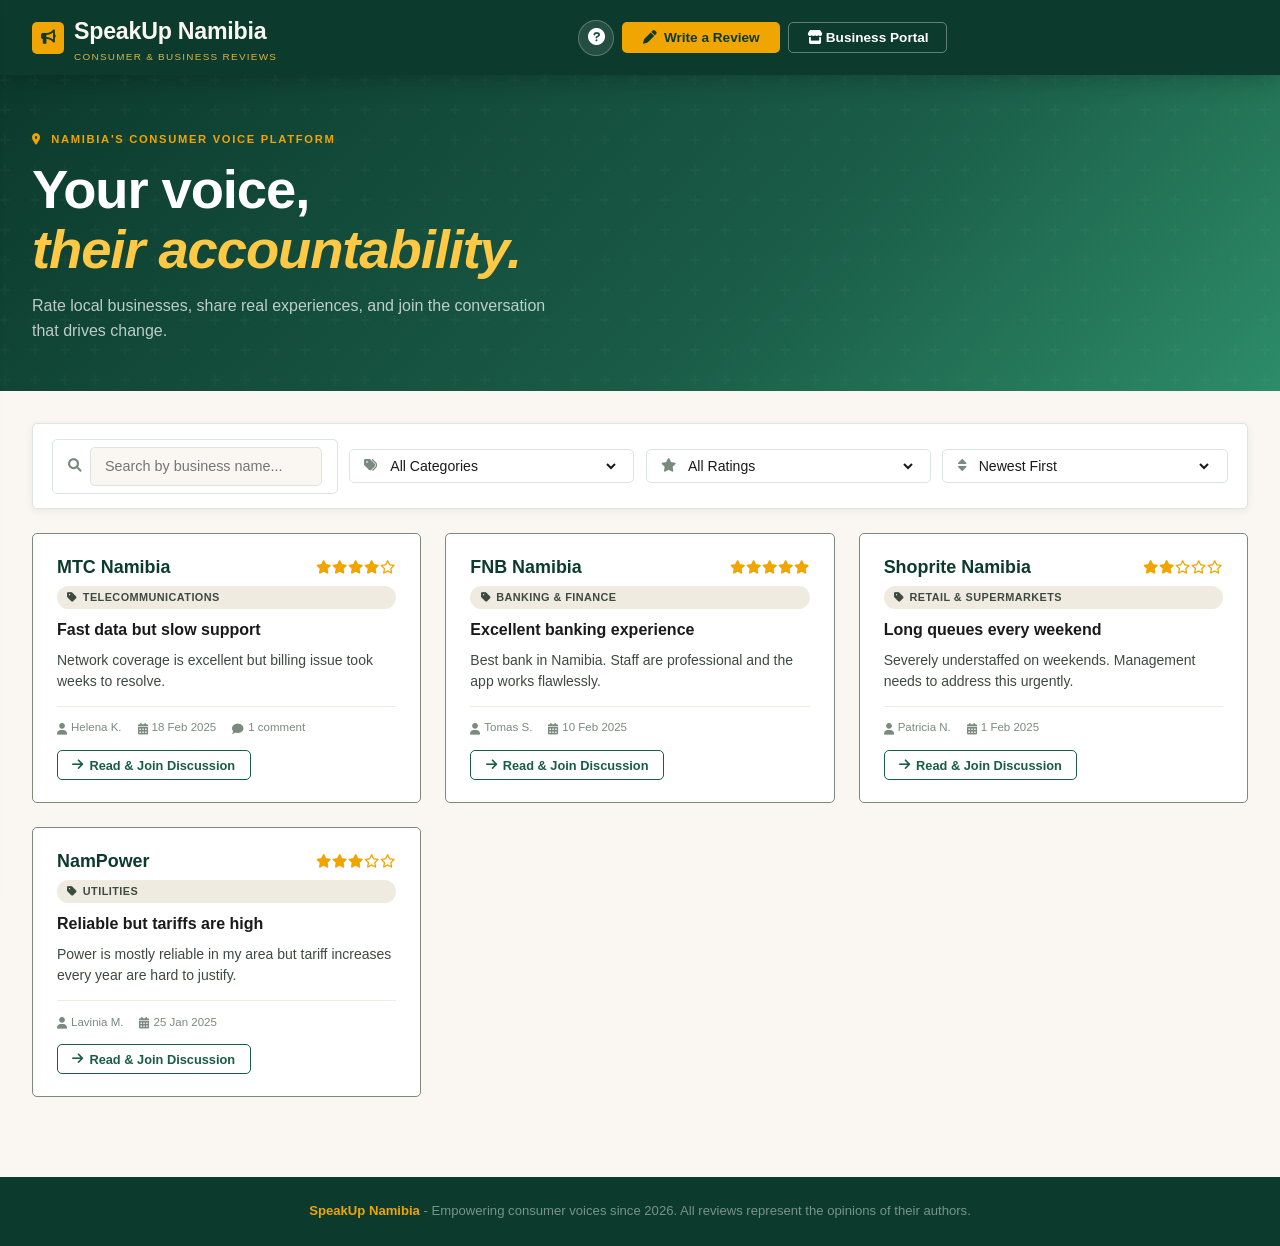
==== business.html @ b46109d5 "first commit" ====
<!DOCTYPE html>
<html lang="en">

<head>
  <meta charset="UTF-8">
  <meta name="viewport" content="width=device-width, initial-scale=1.0, viewport-fit=cover">
  <title>SpeakUp Namibia - Business Portal</title>
  <link rel="stylesheet" href="style.css">
  <link rel="stylesheet" href="business.css">
  <link rel="stylesheet" href="https://cdnjs.cloudflare.com/ajax/libs/font-awesome/6.0.0-beta3/css/all.min.css">
  <!-- Fonts removed – now using system Arial -->
</head>

<body class="biz-body">

  <!-- TOP BAR -->
  <header class="biz-topbar">
    <a href="index.html" class="biz-logo">
      <span class="logo-icon"><i class="fas fa-bullhorn"></i></span>
      <span>SpeakUp<span class="biz-logo-portal"> Business Portal</span></span>
    </a>
    <div class="biz-topbar-right">
      <div id="bizTopInfo" class="biz-top-info"></div>
      <button class="biz-hamburger" id="bizHamburger" aria-label="Toggle menu"><i class="fas fa-bars"></i></button>
    </div>
  </header>

  <!-- MOBILE SIDEBAR OVERLAY -->
  <div class="biz-sidebar-overlay" id="bizSidebarOverlay"></div>

  <!-- PORTAL LAYOUT -->
  <div class="biz-portal-layout">

    <!-- SIDEBAR -->
    <aside class="biz-sidebar" id="bizSidebar">
      <div class="biz-sidebar-header">
        <div class="biz-avatar" id="bizAvatar">
          <img id="sidebarAvatarImg" style="width:100%;height:100%;object-fit:cover;border-radius:50%;display:none;"
            alt="Business logo">
          <i class="fas fa-building" id="sidebarAvatarIcon"></i>
        </div>
        <div class="biz-avatar-name" id="sidebarBizName">—</div>
        <span class="badge-verified biz-badge-verified">✓ Verified Business</span>
      </div>
      <nav class="biz-sidebar-nav">
        <button class="biz-nav-btn active" data-tab="dashboard"><i class="fas fa-gauge-high"></i> Dashboard</button>
        <button class="biz-nav-btn" data-tab="reviews"><i class="fas fa-star"></i> Reviews & Replies</button>
        <button class="biz-nav-btn" data-tab="consumer"><i class="fas fa-users"></i> Consumer Site</button>
        <button class="biz-nav-btn" data-tab="settings"><i class="fas fa-gear"></i> Settings</button>
      </nav>
      <div class="biz-sidebar-footer">
        <button class="biz-sub-check-btn" id="subCheckBtn"><i class="fas fa-rotate"></i> Subscription</button>
        <button class="btn-danger biz-logout-btn" id="bizLogoutBtn"><i class="fas fa-right-from-bracket"></i>
          Logout</button>
      </div>
    </aside>

    <!-- MAIN CONTENT -->
    <main class="biz-main" id="bizMain">

      <!-- DASHBOARD TAB -->
      <section id="tab-dashboard" class="biz-tab active">
        <div class="biz-tab-header">
          <h1 class="biz-tab-title">Dashboard</h1>
          <div class="biz-tab-meta" id="dashSubBadge"></div>
        </div>
        <div id="dashboardStats" class="biz-stats-grid"></div>
        <div class="biz-two-col">
          <div class="biz-panel">
            <h3 class="biz-panel-title"><i class="fas fa-chart-bar"></i> Rating Breakdown</h3>
            <div id="ratingBreakdown"></div>
          </div>
          <div class="biz-panel">
            <h3 class="biz-panel-title"><i class="fas fa-clock-rotate-left"></i> Recent Activity</h3>
            <div id="recentActivity"></div>
          </div>
        </div>
      </section>

      <!-- REVIEWS TAB -->
      <section id="tab-reviews" class="biz-tab" style="display:none;">
        <div class="biz-tab-header">
          <h1 class="biz-tab-title">Reviews & Replies</h1>
        </div>
        <div id="dashboardReviewsList"></div>
      </section>

      <!-- SETTINGS TAB -->
      <section id="tab-settings" class="biz-tab" style="display:none;">
        <div class="biz-tab-header">
          <h1 class="biz-tab-title">Business Settings</h1>
        </div>
        <div class="settings-card">
          <h3 class="biz-panel-title"><i class="fas fa-building"></i> Business Logo / Avatar</h3>
          <div class="form-group">
            <div id="avatarPreview"
              style="display:flex; align-items:center; gap:16px; margin-bottom:12px; flex-wrap:wrap;">
              <div id="avatarPreviewImg"
                style="width:70px; height:70px; border-radius:50%; background:#e0e0e0; display:flex; align-items:center; justify-content:center; overflow:hidden;">
                <i class="fas fa-store" style="font-size:2rem; color:var(--forest);"></i>
              </div>
              <div style="display:flex; gap:10px;">
                <label for="avatarUpload" class="btn-outline-dark"
                  style="cursor:pointer; display:inline-block; padding:6px 12px; text-align:center; min-width:100px;">Upload
                  Image</label>
                <input type="file" id="avatarUpload" accept="image/jpeg,image/png,image/webp" style="display:none;">
                <button id="removeAvatarBtn" class="btn-outline-dark"
                  style="padding:6px 12px; min-width:100px;">Remove</button>
              </div>
            </div>
          </div>
          <hr class="settings-divider">
          <h3 class="biz-panel-title"><i class="fas fa-pen"></i> Update Business Details</h3>
          <div class="form-group"><label>Business Name</label><input type="text" id="settingsBizName"></div>
          <div class="form-group"><label>Category</label><select id="settingsCategory"></select></div>
          <div class="form-group"><label>Email Address</label><input type="email" id="settingsEmail"></div>
          <hr class="settings-divider">
          <h3 class="biz-panel-title"><i class="fas fa-lock"></i> Change Password</h3>
          <div class="form-group"><label>New Password</label><input type="password" id="settingsPassword"
              placeholder="Leave blank to keep current"></div>
          <div class="form-group"><label>Confirm New Password</label><input type="password" id="settingsPasswordConfirm"
              placeholder="Repeat new password"></div>
          <p id="settingsError" class="error-msg"></p>
          <p id="settingsSuccess" class="success-msg"></p>
          <button id="saveSettingsBtn" class="btn-primary"><i class="fas fa-floppy-disk"></i> Save Changes</button>
          <hr class="settings-divider">
          <button id="deleteAccountBtn" class="btn-danger"
            style="width:100%; justify-content:center; margin-top:1rem;"><i class="fas fa-trash-alt"></i> Delete
            Account</button>
        </div>
      </section>

      <!-- CONSUMER TAB -->
      <section id="tab-consumer" class="biz-tab" style="display:none;">
        <div class="biz-tab-header">
          <h1 class="biz-tab-title">Consumer Site</h1>
          <div class="biz-tab-meta"><i class="fas fa-circle" style="color:var(--amber);font-size:.5rem;"></i> Viewing as
            business owner</div>
        </div>
        <div style="margin-bottom:1rem; text-align:right;">
          <button id="bizWriteReviewBtn" class="btn-primary"><i class="fas fa-pen"></i> Write a Review (as
            consumer)</button>
        </div>
        <div id="consumerSiteContent" class="consumer-embed"></div>
      </section>

    </main>
  </div>

  <!-- REVIEW MODAL (for businesses to review other businesses) -->
  <div id="bizReviewModal" class="modal">
    <div class="modal-content">
      <div class="modal-header"><span class="modal-title">Share Your Experience</span><button class="btn-close"
          id="closeBizReviewModalBtn">&#x2715;</button></div>
      <form id="bizReviewForm">
        <div class="form-group"><label>Business Name *</label><input type="text" id="bizReviewBusinessName" required
            placeholder="Business you are reviewing"></div>
        <div class="form-group"><label>Category *</label><select id="bizReviewCategory" required>
            <option value="">Select a category…</option>
          </select></div>
        <div class="form-group"><label>Your Rating *</label>
          <div id="bizRatingStarsInput" class="star-rating">
            <i data-value="1" class="far fa-star"></i><i data-value="2" class="far fa-star"></i><i data-value="3"
              class="far fa-star"></i><i data-value="4" class="far fa-star"></i><i data-value="5"
              class="far fa-star"></i>
          </div>
          <input type="hidden" id="bizSelectedRating" value="0">
        </div>
        <div class="form-group"><label>Review Title *</label><input type="text" id="bizReviewTitle" required></div>
        <div class="form-group"><label>Your Story *</label><textarea rows="4" id="bizReviewContent" required></textarea>
        </div>
        <div class="form-group"><label>Your Name (public) *</label><input type="text" id="bizReviewUserName" required
            readonly style="background:#f0ebe0; cursor:not-allowed;"></div>
        <div class="modal-footer">
          <button type="button" class="btn-outline-dark" id="closeBizReviewModalFooter">Cancel</button>
          <button type="submit" class="btn-primary"><i class="fas fa-paper-plane"></i> Publish Review</button>
        </div>
      </form>
    </div>
  </div>

  <!-- SUBSCRIPTION STATUS MODAL -->
  <div id="subStatusModal" class="modal">
    <div class="modal-content" style="max-width:460px;">
      <div class="modal-header">
        <span class="modal-title"><i class="fas fa-rotate"
            style="color:var(--amber);margin-right:10px;"></i>Subscription Status</span>
        <button class="btn-close" onclick="closeModal('subStatusModal')">&#x2715;</button>
      </div>
      <div id="subStatusContent"></div>
    </div>
  </div>

  <!-- LOGOUT CONFIRM MODAL -->
  <div id="logoutConfirmModal" class="modal">
    <div class="modal-content" style="max-width:400px;">
      <div class="modal-header">
        <span class="modal-title" style="font-size:1.2rem;"><i class="fas fa-right-from-bracket"
            style="color:var(--red);margin-right:10px;"></i>Confirm Logout</span>
        <button class="btn-close" onclick="closeModal('logoutConfirmModal')">&#x2715;</button>
      </div>
      <p style="color:var(--ink-mid);margin-bottom:1.5rem;line-height:1.65;">Are you sure you want to log out of the
        Business Portal? You will be redirected to the consumer site.</p>
      <div class="modal-footer" style="margin-top:0;padding-top:0;border-top:none;">
        <button class="btn-outline-dark" onclick="closeModal('logoutConfirmModal')">Stay Logged In</button>
        <button class="btn-danger" id="confirmLogoutBtn"><i class="fas fa-right-from-bracket"></i> Logout</button>
      </div>
    </div>
  </div>

  <!-- DELETE ACCOUNT CONFIRM MODAL -->
  <div id="deleteAccountConfirmModal" class="modal">
    <div class="modal-content" style="max-width:400px;">
      <div class="modal-header">
        <span class="modal-title" style="font-size:1.2rem;"><i class="fas fa-trash-alt"
            style="color:var(--red);margin-right:10px;"></i>Delete Account</span>
        <button class="btn-close" onclick="closeModal('deleteAccountConfirmModal')">&#x2715;</button>
      </div>
      <p style="color:var(--ink-mid);margin-bottom:1.5rem;line-height:1.65;"><strong>Warning:</strong> This action is
        <strong>permanent</strong>. Your business profile, verified badge, and all associated data will be removed. You
        will be logged out immediately.
      </p>
      <div class="modal-footer" style="margin-top:0;padding-top:0;border-top:none;">
        <button class="btn-outline-dark" onclick="closeModal('deleteAccountConfirmModal')">Cancel</button>
        <button class="btn-danger" id="confirmDeleteAccountBtn"><i class="fas fa-trash-alt"></i> Permanently
          Delete</button>
      </div>
    </div>
  </div>

  <!-- LIVE REVIEW NOTIFICATION TOAST -->
  <div id="liveNotifToast" class="biz-live-notif" style="display:none;">
    <i class="fas fa-bolt" style="color:var(--amber);"></i>
    <div id="liveNotifText"></div>
    <button onclick="document.getElementById('liveNotifToast').style.display='none'"
      style="background:none;border:none;color:rgba(255,255,255,.6);cursor:pointer;font-size:0.9rem;margin-left:auto;">✕</button>
  </div>

  <script src="speakup-ws.js"></script>
  <script src="business.js"></script>
</body>

</html>
---- style.css ----
*,
*::before,
*::after {
  margin: 0;
  padding: 0;
  box-sizing: border-box;
}
:root {
  --forest: #0c3a2d;
  --forest-mid: #1a5c47;
  --forest-light: #2d8c69;
  --amber: #f0a500;
  --amber-light: #ffc845;
  --cream: #faf7f2;
  --cream-dark: #f0ebe0;
  --ink: #1a1a1a;
  --ink-mid: #3d4a40;
  --muted: #7a8a7e;
  --card-bg: #ffffff;
  --border: #dde5e0;
  --red: #c0392b;
  --blue-nam: #003580;
  --green-nam: #009a44;
  --red-nam: #d21034;
  --shadow-sm: 0 2px 8px rgba(12, 58, 45, 0.07);
  --shadow-md: 0 8px 32px rgba(12, 58, 45, 0.13);
  --shadow-lg: 0 20px 60px rgba(12, 58, 45, 0.18);
  --r: 5px;
}
body {
  font-family: Arial, sans-serif;
  background: var(--cream);
  color: var(--ink);
  line-height: 1.55;
  min-height: 100vh;
}

/* NAV */
.top-nav {
  position: sticky;
  top: 0;
  z-index: 200;
  background: var(--forest);
  display: flex;
  justify-content: space-between;
  align-items: center;
  flex-wrap: wrap;
  gap: 0.8rem;
  padding: 0.85rem 2rem;
  box-shadow: 0 2px 24px rgba(0, 0, 0, 0.28);
}
.logo-area h2 {
  color: var(--cream);
  font-family: Arial, sans-serif;
  font-weight: 900;
  font-size: 1.45rem;
  display: flex;
  align-items: center;
  gap: 10px;
  letter-spacing: -0.01em;
}
.logo-icon {
  background: var(--amber);
  color: var(--forest);
  width: 32px;
  height: 32px;
  border-radius: var(--r);
  display: inline-flex;
  align-items: center;
  justify-content: center;
  font-size: 0.9rem;
  flex-shrink: 0;
}
.logo-sub {
  font-family: Arial, sans-serif;
  font-size: 0.62rem;
  font-weight: 400;
  letter-spacing: 0.13em;
  text-transform: uppercase;
  color: var(--amber-light);
  opacity: 0.85;
  display: block;
  line-height: 1;
  margin-top: 2px;
}
.nav-buttons {
  display: flex;
  gap: 8px;
  align-items: center;
  flex-wrap: wrap;
}
.btn-help {
  background: rgba(255, 255, 255, 0.1);
  border: 1.5px solid rgba(255, 255, 255, 0.25);
  color: #fff;
  width: 36px;
  height: 36px;
  border-radius: 50%;
  cursor: pointer;
  display: inline-flex;
  align-items: center;
  justify-content: center;
  font-size: 1.05rem;
  transition: all 0.15s;
}
.btn-help:hover {
  background: rgba(255, 255, 255, 0.2);
  border-color: #fff;
}
.ws-status {
  display: flex;
  align-items: center;
  gap: 6px;
  font-size: 0.7rem;
  color: rgba(255, 255, 255, 0.5);
  font-weight: 500;
  letter-spacing: 0.04em;
}
.ws-dot {
  width: 7px;
  height: 7px;
  border-radius: 50%;
  display: inline-block;
  transition: background 0.4s;
}
.ws-dot.connected {
  background: #4ade80;
  box-shadow: 0 0 6px #4ade80aa;
  animation: pgr 2s infinite;
}
.ws-dot.disconnected {
  background: #f87171;
}
.ws-dot.connecting {
  background: var(--amber);
  animation: pam 1s infinite;
}
@keyframes pgr {
  0%,
  100% {
    opacity: 1;
  }
  50% {
    opacity: 0.5;
  }
}
@keyframes pam {
  0%,
  100% {
    opacity: 1;
  }
  50% {
    opacity: 0.4;
  }
}
.live-toast {
  background: var(--forest);
  color: #fff;
  padding: 0.7rem 1.2rem;
  border-radius: var(--r);
  margin-bottom: 1rem;
  display: flex;
  align-items: center;
  gap: 10px;
  font-size: 0.85rem;
  animation: sld 0.3s ease;
  border-left: 4px solid var(--amber);
}
@keyframes sld {
  from {
    opacity: 0;
    transform: translateY(-10px);
  }
  to {
    opacity: 1;
    transform: translateY(0);
  }
}

/* BUTTONS */
.btn-sm {
  padding: 0.45rem 1.1rem;
  font-weight: 600;
  font-size: 0.85rem;
  cursor: pointer;
  border: none;
  transition: all 0.15s;
  white-space: nowrap;
  border-radius: var(--r);
}
.btn-outline-light {
  background: transparent;
  border: 1.5px solid rgba(255, 255, 255, 0.35);
  color: #fff;
  border-radius: var(--r);
}
.btn-outline-light:hover {
  background: rgba(255, 255, 255, 0.1);
  border-color: #fff;
}
.btn-outline-dark {
  background: transparent;
  border: 1.5px solid var(--forest);
  color: var(--forest);
  padding: 0.45rem 1.1rem;
  font-weight: 600;
  font-size: 0.85rem;
  cursor: pointer;
  transition: all 0.15s;
  border-radius: var(--r);
}
.btn-outline-dark:hover {
  background: var(--forest);
  color: #fff;
}
.btn-primary {
  background: var(--amber);
  color: var(--forest);
  border: none;
  padding: 0.5rem 1.3rem;
  font-weight: 700;
  font-size: 0.85rem;
  cursor: pointer;
  display: inline-flex;
  align-items: center;
  gap: 7px;
  transition: all 0.15s;
  border-radius: var(--r);
  font-family: Arial, sans-serif;
}
.btn-primary:hover {
  background: var(--amber-light);
  transform: translateY(-1px);
  box-shadow: 0 4px 14px rgba(240, 165, 0, 0.35);
}
.btn-danger {
  background: var(--red);
  color: #fff;
  border: none;
  padding: 0.48rem 1rem;
  font-weight: 600;
  font-size: 0.85rem;
  cursor: pointer;
  transition: background 0.15s;
  border-radius: var(--r);
  display: inline-flex;
  align-items: center;
  gap: 7px;
}
.btn-danger:hover {
  background: #a93226;
}
.badge-business {
  background: var(--amber);
  color: var(--forest);
  padding: 0.35rem 0.9rem;
  font-size: 0.8rem;
  font-weight: 700;
  display: inline-flex;
  align-items: center;
  gap: 8px;
  border-radius: var(--r);
}
.badge-business a {
  color: var(--forest);
  text-decoration: underline;
  cursor: pointer;
}
.badge-verified {
  background: var(--forest-light);
  color: #fff;
  font-size: 0.6rem;
  font-weight: 700;
  letter-spacing: 0.05em;
  padding: 2px 7px;
  text-transform: uppercase;
  border-radius: 999px;
}

/* HERO */
.hero {
  background: linear-gradient(
    135deg,
    var(--forest) 0%,
    var(--forest-mid) 60%,
    var(--forest-light) 100%
  );
  color: #fff;
  padding: 3.5rem 2rem 3rem;
  position: relative;
  overflow: hidden;
}
.hero::before {
  content: "";
  position: absolute;
  inset: 0;
  background: url("data:image/svg+xml,%3Csvg width='60' height='60' xmlns='http://www.w3.org/2000/svg'%3E%3Cg fill='%23fff' fill-opacity='.025'%3E%3Cpath d='M36 34v-4h-2v4h-4v2h4v4h2v-4h4v-2h-4zm0-30V0h-2v4h-4v2h4v4h2V6h4V4h-4zM6 34v-4H4v4H0v2h4v4h2v-4h4v-2H6zM6 4V0H4v4H0v2h4v4h2V6h4V4H6z'/%3E%3C/g%3E%3C/svg%3E")
    repeat;
}
.hero-flag-mobile {
  display: none;
}
.hero-inner {
  max-width: 1280px;
  margin: 0 auto;
  position: relative;
  z-index: 1;
}
.hero-eyebrow {
  font-size: 0.7rem;
  font-weight: 600;
  letter-spacing: 0.15em;
  text-transform: uppercase;
  color: var(--amber);
  margin-bottom: 0.75rem;
}
.hero h1 {
  font-family: Arial, sans-serif;
  font-weight: 900;
  font-size: clamp(2rem, 5vw, 3.4rem);
  line-height: 1.1;
  letter-spacing: -0.02em;
  margin-bottom: 0.85rem;
}
.hero h1 em {
  font-style: italic;
  color: var(--amber-light);
}
.hero-tagline {
  font-size: 1rem;
  color: rgba(255, 255, 255, 0.72);
  max-width: 520px;
  font-weight: 300;
}

/* MOBILE FLAG */
@media (max-width: 640px) {
  .hero {
    padding: 2rem 1rem;
  }
}

/* PAGE */
.page-body {
  max-width: 1280px;
  margin: 0 auto;
  padding: 2rem;
}
.controls-bar {
  background: var(--card-bg);
  padding: 0.9rem 1.2rem;
  margin-bottom: 1.5rem;
  display: flex;
  flex-wrap: wrap;
  gap: 0.7rem;
  align-items: center;
  box-shadow: var(--shadow-sm);
  border: 1px solid var(--border);
  border-radius: var(--r);
}
.control-input {
  display: flex;
  align-items: center;
  gap: 8px;
  border: 1.5px solid var(--border);
  padding: 0.45rem 0.9rem;
  flex: 1;
  min-width: 160px;
  transition: border-color 0.15s;
  background: #fff;
  border-radius: var(--r);
}
.control-input:focus-within {
  border-color: var(--forest-mid);
}
.control-input i {
  color: var(--muted);
  font-size: 0.85rem;
}
.control-input input,
.control-input select {
  border: none;
  background: transparent;
  padding: 0;
  font-size: 0.88rem;
  outline: none;
  color: var(--ink);
  width: 100%;
  font-family: Arial, sans-serif;
}

/* CARDS */
.reviews-grid {
  display: grid;
  grid-template-columns: repeat(auto-fill, minmax(320px, 1fr));
  gap: 1.5rem;
}
.review-card {
  background: var(--card-bg);
  padding: 1.4rem 1.5rem;
  border: 1px solid var(--muted);
  transition: transform 0.2s, box-shadow 0.2s;
  display: flex;
  flex-direction: column;
  border-radius: var(--r);
}
.review-card:hover {
  transform: translateY(-3px);
  box-shadow: var(--shadow-md);
}
.review-card.is-new {
  animation: newc 0.6s ease;
  border-color: var(--amber);
}
@keyframes newc {
  0% {
    box-shadow: 0 0 0 4px rgba(240, 165, 0, 0.4);
  }
  100% {
    box-shadow: var(--shadow-sm);
  }
}
.card-top {
  display: flex;
  justify-content: space-between;
  align-items: flex-start;
  gap: 0.5rem;
  margin-bottom: 0.5rem;
}
.business-name {
  font-family: Arial, sans-serif;
  font-size: 1.12rem;
  font-weight: 700;
  color: var(--forest);
  line-height: 1.2;
}
.stars {
  color: var(--amber);
  font-size: 0.85rem;
  white-space: nowrap;
  letter-spacing: 1px;
}
.category-tag {
  display: inline-flex;
  align-items: center;
  gap: 5px;
  background: var(--cream-dark);
  color: var(--ink-mid);
  padding: 0.18rem 0.65rem;
  font-size: 0.68rem;
  font-weight: 600;
  letter-spacing: 0.04em;
  text-transform: uppercase;
  margin-bottom: 0.6rem;
  border-radius: 999px;
}
.review-title {
  font-weight: 700;
  font-size: 1rem;
  margin-bottom: 0.4rem;
}
.review-snippet {
  font-size: 0.875rem;
  color: var(--ink-mid);
  line-height: 1.55;
  flex: 1;
}
.review-meta {
  display: flex;
  gap: 1rem;
  flex-wrap: wrap;
  font-size: 0.72rem;
  color: var(--muted);
  border-top: 1px solid var(--cream-dark);
  padding-top: 0.8rem;
  margin-top: 0.8rem;
}
.review-meta span {
  display: inline-flex;
  align-items: center;
  gap: 4px;
}
.btn-detail {
  background: none;
  border: 1.5px solid var(--forest-mid);
  color: var(--forest-mid);
  font-weight: 600;
  cursor: pointer;
  margin-top: 0.8rem;
  font-size: 0.8rem;
  padding: 0.4rem 0.9rem;
  transition: all 0.15s;
  display: inline-flex;
  align-items: center;
  gap: 6px;
  align-self: flex-start;
  border-radius: var(--r);
  font-family: Arial, sans-serif;
}
.btn-detail:hover {
  background: var(--forest);
  color: #fff;
  border-color: var(--forest);
}
.empty-state {
  grid-column: 1/-1;
  text-align: center;
  padding: 4rem 2rem;
  color: var(--muted);
  font-size: 1rem;
  line-height: 2;
}
.empty-state i {
  font-size: 2.5rem;
  display: block;
  margin-bottom: 1rem;
  opacity: 0.4;
}

/* MODALS */
.modal {
  display: none;
  position: fixed;
  inset: 0;
  background: rgba(12, 58, 45, 0.55);
  backdrop-filter: blur(6px);
  justify-content: center;
  align-items: center;
  z-index: 1000;
  padding: 1rem;
}
.modal-content {
  background: var(--card-bg);
  max-width: 680px;
  width: 100%;
  max-height: 90vh;
  padding: 2rem;
  overflow-y: auto;
  box-shadow: var(--shadow-lg);
  animation: su 0.25s ease;
  border-radius: var(--r);
}
@keyframes su {
  from {
    opacity: 0;
    transform: translateY(18px);
  }
  to {
    opacity: 1;
    transform: translateY(0);
  }
}
.modal-header {
  display: flex;
  justify-content: space-between;
  align-items: center;
  margin-bottom: 1.5rem;
  gap: 1rem;
}
.modal-title {
  font-family: Arial, sans-serif;
  font-size: 1.45rem;
  font-weight: 700;
  color: var(--forest);
}
.btn-close {
  background: var(--cream-dark);
  border: none;
  width: 34px;
  height: 34px;
  cursor: pointer;
  font-size: 1rem;
  color: var(--muted);
  display: flex;
  align-items: center;
  justify-content: center;
  transition: all 0.15s;
  border-radius: var(--r);
  flex-shrink: 0;
}
.btn-close:hover {
  background: var(--red);
  color: #fff;
}
.modal-footer {
  display: flex;
  gap: 0.7rem;
  justify-content: flex-end;
  margin-top: 1.5rem;
  padding-top: 1rem;
  border-top: 1px solid var(--border);
}

/* FORMS */
.form-group {
  margin-bottom: 1.1rem;
}
.form-group label {
  font-weight: 600;
  font-size: 0.78rem;
  letter-spacing: 0.05em;
  text-transform: uppercase;
  color: var(--ink-mid);
  display: block;
  margin-bottom: 6px;
}
input[type="text"],
input[type="email"],
input[type="password"],
textarea,
select {
  width: 100%;
  padding: 0.65rem 0.9rem;
  border: 1.5px solid var(--border);
  font-family: Arial, sans-serif;
  font-size: 0.9rem;
  color: var(--ink);
  background: var(--cream);
  transition: border-color 0.15s;
  border-radius: var(--r);
}
textarea {
  height: 120px;
  resize: none;
}
input:focus,
textarea:focus,
select:focus {
  outline: none;
  border-color: var(--forest-mid);
  background: #fff;
}
.star-rating {
  display: flex;
  gap: 6px;
  font-size: 1.7rem;
  cursor: pointer;
  margin-bottom: 4px;
}
.star-rating i {
  transition: transform 0.1s;
  color: #cbd5e1;
}
.star-rating i:hover {
  transform: scale(1.15);
}
.tab-bar {
  display: flex;
  margin-bottom: 1.4rem;
  background: var(--cream-dark);
  padding: 3px;
  border-radius: var(--r);
}
.tab-btn {
  flex: 1;
  padding: 0.5rem;
  border: none;
  background: transparent;
  font-family: Arial, sans-serif;
  font-weight: 600;
  font-size: 0.85rem;
  color: var(--muted);
  cursor: pointer;
  transition: all 0.15s;
  border-radius: var(--r);
  text-transform: uppercase;
  letter-spacing: 0.04em;
}
.tab-btn.active {
  background: var(--forest);
  color: #fff;
}
.error-msg {
  color: var(--red);
  font-size: 0.82rem;
  margin-top: 0.5rem;
  font-weight: 500;
  min-height: 1.2rem;
}

/* COMMENTS */
.comment-section {
  margin-top: 1.2rem;
}
.comment-section h4 {
  font-family: Arial, sans-serif;
  font-size: 1.1rem;
  margin-bottom: 0.8rem;
  color: var(--forest);
}
.comment {
  background: var(--cream);
  padding: 0.9rem 1rem;
  margin: 0.6rem 0;
  border-left: 3px solid var(--forest-mid);
  border-radius: 0 var(--r) var(--r) 0;
}
.comment.comment-reply {
  margin-left: 1.5rem;
  border-left-color: var(--amber);
  background: var(--cream-dark);
}
.comment-meta {
  font-size: 0.72rem;
  color: var(--muted);
  margin-bottom: 5px;
  display: flex;
  flex-wrap: wrap;
  gap: 8px;
  align-items: center;
}
.comment-meta strong {
  color: var(--ink);
  font-size: 0.82rem;
}
.reply-btn {
  background: none;
  border: none;
  color: var(--forest-mid);
  font-size: 0.72rem;
  font-weight: 600;
  cursor: pointer;
  margin-top: 5px;
  padding: 2px 0;
  display: inline-flex;
  align-items: center;
  gap: 4px;
  font-family: Arial, sans-serif;
}
.reply-btn:hover {
  color: var(--forest);
}
.reply-form {
  display: none;
  margin-top: 8px;
  background: #fff;
  padding: 0.7rem;
  border: 1px solid var(--border);
  border-radius: var(--r);
}
.reply-form input {
  margin-bottom: 6px;
  font-size: 0.85rem;
  padding: 0.5rem 0.8rem;
}

/* SUBSCRIPTION */
.sub-price-hero {
  background: linear-gradient(135deg, var(--forest), var(--forest-mid));
  color: #fff;
  padding: 1.5rem 1.5rem 1.2rem;
  border-radius: var(--r);
  margin-bottom: 1.4rem;
  text-align: center;
}
.sub-amount {
  font-family: Arial, sans-serif;
  display: flex;
  align-items: flex-end;
  justify-content: center;
  gap: 0;
  line-height: 1;
  margin-bottom: 8px;
}
.sub-currency {
  font-size: 1.6rem;
  font-weight: 700;
  color: var(--amber);
  padding-top: 8px;
}
.sub-num {
  font-size: 4rem;
  font-weight: 900;
  color: var(--amber);
}
.sub-per {
  font-size: 1rem;
  color: rgba(255, 255, 255, 0.55);
  padding-bottom: 8px;
  margin-left: 4px;
}
.sub-tagline {
  color: rgba(255, 255, 255, 0.65);
  font-size: 0.88rem;
}
.benefits-heading {
  font-size: 0.82rem;
  font-weight: 700;
  text-transform: uppercase;
  letter-spacing: 0.07em;
  color: var(--muted);
  margin-bottom: 0.9rem;
}
.benefits-list {
  list-style: none;
  display: flex;
  flex-direction: column;
  gap: 0.85rem;
  margin-bottom: 1.5rem;
}
.benefits-list li {
  display: flex;
  gap: 1rem;
  align-items: flex-start;
}
.benefits-list > li > i {
  color: var(--forest-light);
  font-size: 1.15rem;
  margin-top: 2px;
  flex-shrink: 0;
}
.benefits-list li strong {
  display: block;
  font-size: 0.9rem;
  margin-bottom: 2px;
}
.benefits-list li p {
  font-size: 0.8rem;
  color: var(--muted);
  line-height: 1.45;
}
.sub-footer {
  border-top: 1px solid var(--border);
  padding-top: 1.2rem;
}
.sub-note {
  font-size: 0.77rem;
  color: var(--muted);
  margin-bottom: 0.9rem;
  display: flex;
  align-items: center;
  gap: 6px;
}
.sub-actions {
  display: flex;
  gap: 10px;
  flex-wrap: wrap;
}
.sub-teaser-small {
  background: #fefce8;
  border: 1px solid var(--amber);
  border-radius: var(--r);
  padding: 0.8rem 1rem;
  display: flex;
  gap: 0.8rem;
  align-items: flex-start;
  margin-bottom: 1.1rem;
  font-size: 0.85rem;
  color: var(--ink-mid);
}
.sub-teaser-small i {
  color: var(--amber);
  font-size: 1.1rem;
  margin-top: 1px;
  flex-shrink: 0;
}

/* HELP */
.help-steps {
  display: flex;
  flex-direction: column;
  gap: 1.1rem;
}
.help-step {
  display: flex;
  gap: 1rem;
  align-items: flex-start;
  padding: 0.9rem 1rem;
  background: var(--cream);
  border-radius: var(--r);
}
.help-num {
  width: 32px;
  height: 32px;
  border-radius: 50%;
  background: var(--forest);
  color: var(--amber);
  display: flex;
  align-items: center;
  justify-content: center;
  font-weight: 700;
  font-size: 0.85rem;
  flex-shrink: 0;
}
.help-step strong {
  display: block;
  font-size: 0.95rem;
  color: var(--forest);
  margin-bottom: 3px;
}
.help-step p {
  font-size: 0.83rem;
  color: var(--ink-mid);
  line-height: 1.5;
}

/* FOOTER */
.site-footer {
  background: var(--forest);
  color: rgba(255, 255, 255, 0.45);
  text-align: center;
  padding: 1.5rem 2rem;
  font-size: 0.82rem;
  margin-top: 3rem;
}
.site-footer strong {
  color: var(--amber);
}

/* RESPONSIVE */
@media (max-width: 640px) {
  .top-nav {
    padding: 0.75rem 1rem;
  }
  .logo-area h2 {
    font-size: 1.2rem;
  }
  .page-body {
    padding: 1.2rem 1rem;
  }
  .controls-bar {
    flex-direction: column;
    align-items: stretch;
  }
  .control-input {
    width: 100% !important;
    min-width: unset;
    flex: none;
  }
  .modal-content {
    padding: 1.4rem;
  }
  .reviews-grid {
    grid-template-columns: 1fr;
  }
}

/* ── CONSUMER MOBILE HAMBURGER & SIDEBAR ── */
.consumer-hamburger {
  display: none;
  background: rgba(255, 255, 255, 0.1);
  border: 1.5px solid rgba(255, 255, 255, 0.25);
  color: #fff;
  width: 36px;
  height: 36px;
  border-radius: var(--r);
  cursor: pointer;
  align-items: center;
  justify-content: center;
  font-size: 1.1rem;
  transition: all 0.15s;
  flex-shrink: 0;
}
.consumer-hamburger:hover {
  background: rgba(255, 255, 255, 0.2);
}

.consumer-sidebar-overlay {
  display: none;
  position: fixed;
  inset: 0;
  background: rgba(0, 0, 0, 0.5);
  z-index: 300;
  backdrop-filter: blur(2px);
}
.consumer-sidebar-overlay.active {
  display: block;
}

.consumer-sidebar {
  position: fixed;
  top: 0;
  left: -320px;
  width: 285px;
  height: 100vh;
  background: var(--forest);
  z-index: 310;
  display: flex;
  flex-direction: column;
  padding: 0;
  transition: left 0.28s ease;
  box-shadow: 4px 0 28px rgba(0, 0, 0, 0.38);
  overflow-y: auto;
}
.consumer-sidebar.open {
  left: 0;
}
.consumer-sidebar-top {
  display: flex;
  align-items: center;
  justify-content: space-between;
  padding: 1.1rem 1.2rem;
  border-bottom: 1px solid rgba(255, 255, 255, 0.1);
}
.consumer-sidebar-logo {
  color: var(--cream);
  font-family: Arial, sans-serif;
  font-weight: 900;
  font-size: 1.15rem;
  display: flex;
  align-items: center;
  gap: 8px;
}
.consumer-sidebar-logo i {
  background: var(--amber);
  color: var(--forest);
  width: 28px;
  height: 28px;
  border-radius: var(--r);
  display: inline-flex;
  align-items: center;
  justify-content: center;
  font-size: 0.8rem;
}
.consumer-sidebar-close {
  background: rgba(255, 255, 255, 0.08);
  border: none;
  color: rgba(255, 255, 255, 0.7);
  width: 32px;
  height: 32px;
  border-radius: 50%;
  cursor: pointer;
  font-size: 1rem;
  display: flex;
  align-items: center;
  justify-content: center;
  transition: all 0.15s;
}
.consumer-sidebar-close:hover {
  background: rgba(255, 255, 255, 0.18);
  color: #fff;
}
.consumer-sidebar-nav {
  display: flex;
  flex-direction: column;
  padding: 1rem 0.8rem;
  gap: 4px;
}
.consumer-snav-btn {
  background: transparent;
  border: none;
  color: rgba(255, 255, 255, 0.75);
  padding: 0.7rem 1rem;
  border-radius: var(--r);
  display: flex;
  align-items: center;
  gap: 10px;
  font-size: 0.92rem;
  font-weight: 600;
  cursor: pointer;
  transition: all 0.15s;
  text-align: left;
  font-family: Arial, sans-serif;
  width: 100%;
}
.consumer-snav-btn:hover {
  background: rgba(255, 255, 255, 0.1);
  color: #fff;
}
.consumer-snav-btn.danger {
  color: #f87171;
}
.consumer-snav-btn.danger:hover {
  background: rgba(248, 113, 113, 0.12);
}
.consumer-sidebar-biz-info {
  padding: 0 0.8rem 1rem;
}
.consumer-sidebar-biz-block {
  background: rgba(255, 255, 255, 0.07);
  border: 1px solid rgba(255, 255, 255, 0.12);
  border-radius: var(--r);
  padding: 0.8rem;
  display: flex;
  flex-direction: column;
  gap: 4px;
  color: rgba(255, 255, 255, 0.7);
  font-size: 0.85rem;
  font-weight: 600;
}
.consumer-sidebar-biz-block i {
  color: var(--amber);
  margin-right: 6px;
}

@media (max-width: 700px) {
  .consumer-hamburger {
    display: flex;
  }
  /* Hide nav buttons on mobile, show only hamburger */
  .nav-buttons .btn-primary,
  .nav-buttons .btn-outline-light,
  .nav-buttons .btn-help {
    display: none;
  }
}
---- business.css ----
/* ═══════════════════════════════════════
   SpeakUp Namibia — business.css
   Business Portal exclusive styles
═══════════════════════════════════════ */

/* Page layout */
.biz-body {
  background: var(--cream-dark);
  font-family: Arial, sans-serif;
}

/* ── TOP BAR ── */
.biz-topbar {
  position: sticky;
  top: 0;
  z-index: 200;
  background: var(--forest);
  display: flex;
  justify-content: space-between;
  align-items: center;
  padding: 0.75rem 1.5rem;
  box-shadow: 0 2px 20px rgba(0, 0, 0, 0.28);
  gap: 1rem;
  flex-wrap: wrap;
}
.biz-logo {
  display: flex;
  align-items: center;
  gap: 10px;
  text-decoration: none;
  color: var(--cream);
  font-family: Arial, sans-serif;
  font-weight: 900;
  font-size: 1.35rem;
}
.biz-logo-portal {
  font-family: Arial, sans-serif;
  font-size: 0.65rem;
  font-weight: 500;
  text-transform: uppercase;
  letter-spacing: 0.12em;
  color: var(--amber-light);
  display: block;
  line-height: 1;
  margin-top: 2px;
}
.biz-topbar-right {
  display: flex;
  align-items: center;
  gap: 1rem;
  flex-wrap: wrap;
}
.biz-top-info {
  font-size: 0.82rem;
  color: rgba(255, 255, 255, 0.6);
}

/* ── PORTAL LAYOUT ── */
.biz-portal-layout {
  display: flex;
  min-height: calc(100vh - 58px);
}

/* ── SIDEBAR ── */
.biz-sidebar {
  width: 240px;
  flex-shrink: 0;
  background: var(--forest);
  display: flex;
  flex-direction: column;
  padding: 1.5rem 1rem 1rem;
  position: sticky;
  top: 58px;
  height: calc(100vh - 58px);
  overflow-y: auto;
}
.biz-sidebar-header {
  text-align: center;
  padding-bottom: 1.2rem;
  border-bottom: 1px solid rgba(255, 255, 255, 0.1);
  margin-bottom: 1rem;
}
.biz-avatar {
  width: 60px;
  height: 60px;
  border-radius: 50%;
  background: var(--border);
  color: var(--forest);
  font-size: 1.5rem;
  display: flex;
  align-items: center;
  justify-content: center;
  margin: 0 auto 0.6rem;
  overflow: hidden;
}
.biz-avatar img {
  width: 100%;
  height: 100%;
  object-fit: cover;
}
.biz-avatar-name {
  font-family: Arial, sans-serif;
  font-size: 1rem;
  font-weight: 700;
  color: #fff;
  margin-bottom: 6px;
  word-break: break-word;
}
.biz-badge-verified {
  display: inline-block;
  margin: 4px auto 0;
  background: var(--forest-light);
  font-size: 0.6rem;
}
.biz-sidebar-nav {
  display: flex;
  flex-direction: column;
  gap: 4px;
  flex: 1;
}
.biz-nav-btn {
  background: transparent;
  border: none;
  color: rgba(255, 255, 255, 0.6);
  padding: 0.65rem 0.9rem;
  border-radius: var(--r);
  display: flex;
  align-items: center;
  gap: 10px;
  font-size: 0.88rem;
  font-weight: 600;
  cursor: pointer;
  transition: all 0.15s;
  text-align: left;
  font-family: Arial, sans-serif;
  letter-spacing: 0.01em;
}
.biz-nav-btn:hover {
  background: rgba(255, 255, 255, 0.08);
  color: #fff;
}
.biz-nav-btn.active {
  background: var(--amber);
  color: var(--forest);
}
.biz-nav-btn i {
  width: 16px;
  text-align: center;
}
.biz-sidebar-footer {
  border-top: 1px solid rgba(255, 255, 255, 0.1);
  padding-top: 1rem;
  margin-top: 0.5rem;
  display: flex;
  flex-direction: column;
  gap: 8px;
}
.biz-sub-check-btn {
  width: 100%;
  background: rgba(255, 255, 255, 0.08);
  border: 1px solid rgba(255, 255, 255, 0.18);
  color: rgba(255, 255, 255, 0.8);
  padding: 0.5rem;
  border-radius: var(--r);
  font-size: 0.82rem;
  font-weight: 600;
  cursor: pointer;
  transition: all 0.15s;
  display: flex;
  align-items: center;
  justify-content: center;
  gap: 6px;
  font-family: Arial, sans-serif;
}
.biz-sub-check-btn:hover {
  background: rgba(255, 255, 255, 0.15);
  color: #fff;
}
.biz-logout-btn {
  width: 100%;
  justify-content: center;
}

/* ── MAIN CONTENT ── */
.biz-main {
  flex: 1;
  padding: 2rem;
  overflow-y: auto;
  min-width: 0;
}

/* ── TAB ── */
.biz-tab-header {
  margin-bottom: 1.5rem;
  display: flex;
  align-items: flex-start;
  justify-content: space-between;
  flex-wrap: wrap;
  gap: 1rem;
}
.biz-tab-title {
  font-family: Arial, sans-serif;
  font-weight: 900;
  font-size: 1.8rem;
  color: var(--forest);
  line-height: 1.1;
}
.biz-tab-meta {
  display: flex;
  align-items: center;
  gap: 8px;
  font-size: 0.82rem;
  color: var(--muted);
}

/* ── STATS ── */
.biz-stats-grid {
  display: grid;
  grid-template-columns: repeat(auto-fit, minmax(140px, 1fr));
  gap: 1rem;
  margin-bottom: 2rem;
}
.biz-stat-card {
  background: var(--forest);
  color: #fff;
  padding: 1.2rem;
  text-align: center;
  border-radius: var(--r);
  position: relative;
  overflow: hidden;
}
.biz-stat-card::after {
  content: "";
  position: absolute;
  top: -20px;
  right: -20px;
  width: 60px;
  height: 60px;
  border-radius: 50%;
  background: rgba(255, 255, 255, 0.04);
}
.biz-stat-card i {
  color: var(--amber);
  margin-bottom: 6px;
  font-size: 1.2rem;
  display: block;
}
.biz-stat-card strong {
  font-size: 1.6rem;
  display: block;
  font-family: Arial, sans-serif;
  font-weight: 900;
}
.biz-stat-card span {
  font-size: 0.7rem;
  color: rgba(255, 255, 255, 0.55);
  text-transform: uppercase;
  letter-spacing: 0.06em;
}

/* ── TWO-COL ── */
.biz-two-col {
  display: grid;
  grid-template-columns: 1fr 1fr;
  gap: 1.5rem;
}
.biz-panel {
  background: var(--card-bg);
  border: 1px solid var(--border);
  border-radius: var(--r);
  padding: 1.3rem;
  box-shadow: var(--shadow-sm);
}
.biz-panel-title {
  font-size: 0.88rem;
  font-weight: 700;
  text-transform: uppercase;
  letter-spacing: 0.07em;
  color: var(--muted);
  margin-bottom: 1rem;
  display: flex;
  align-items: center;
  gap: 8px;
}

/* ── RATING BREAKDOWN ── */
.rb-row {
  display: flex;
  align-items: center;
  gap: 10px;
  font-size: 0.82rem;
  margin-bottom: 6px;
}
.rb-label {
  width: 44px;
  color: var(--muted);
  text-align: right;
  white-space: nowrap;
}
.rb-bar-bg {
  flex: 1;
  background: var(--cream-dark);
  height: 9px;
  border-radius: 999px;
  overflow: hidden;
}
.rb-bar {
  height: 100%;
  background: var(--amber);
  border-radius: 999px;
  transition: width 0.5s ease;
}
.rb-count {
  width: 24px;
  color: var(--muted);
  font-size: 0.78rem;
}

/* ── ACTIVITY ── */
.activity-item {
  display: flex;
  gap: 0.75rem;
  padding: 0.65rem 0;
  border-bottom: 1px solid var(--cream-dark);
  align-items: flex-start;
}
.activity-item:last-child {
  border-bottom: none;
}
.activity-dot {
  width: 28px;
  height: 28px;
  border-radius: 50%;
  display: flex;
  align-items: center;
  justify-content: center;
  font-size: 0.75rem;
  flex-shrink: 0;
}
.activity-dot.rev {
  background: #e8f5e9;
  color: var(--forest-mid);
}
.activity-dot.cmt {
  background: #fff8e1;
  color: #b8860b;
}
.activity-text {
  font-size: 0.83rem;
  line-height: 1.4;
}
.activity-text small {
  color: var(--muted);
  font-size: 0.75rem;
}

/* ── REVIEWS LIST ── */
.biz-review-item {
  background: var(--card-bg);
  border: 1px solid var(--border);
  border-radius: var(--r);
  padding: 1.2rem;
  margin-bottom: 1rem;
  box-shadow: var(--shadow-sm);
}
.biz-review-top {
  display: flex;
  justify-content: space-between;
  align-items: flex-start;
  gap: 0.5rem;
  margin-bottom: 0.5rem;
}
.biz-review-title-row {
  font-family: Arial, sans-serif;
  font-weight: 700;
  font-size: 1.05rem;
  color: var(--forest);
}
.biz-review-meta-row {
  font-size: 0.75rem;
  color: var(--muted);
  margin-bottom: 0.7rem;
}
.biz-review-content {
  font-size: 0.875rem;
  line-height: 1.55;
  color: var(--ink-mid);
  margin-bottom: 0.9rem;
}
.biz-existing-reply {
  background: #e8f5e9;
  border-left: 3px solid var(--forest-light);
  padding: 0.6rem 0.9rem;
  border-radius: 0 var(--r) var(--r) 0;
  font-size: 0.82rem;
  color: var(--forest-mid);
  margin-bottom: 0.7rem;
}
.biz-existing-reply strong {
  display: block;
  font-size: 0.75rem;
  margin-bottom: 2px;
  text-transform: uppercase;
  letter-spacing: 0.04em;
}
.biz-reply-area textarea {
  margin-bottom: 6px;
}

/* ── COMMENTS IN REVIEWS TAB ── */
.biz-comments-tree {
  margin-top: 0.8rem;
  padding-top: 0.8rem;
  border-top: 1px solid var(--cream-dark);
}
.biz-cmt {
  background: var(--cream);
  padding: 0.65rem 0.8rem;
  margin: 0.4rem 0;
  border-left: 2px solid var(--forest-mid);
  border-radius: 0 var(--r) var(--r) 0;
  font-size: 0.82rem;
}
.biz-cmt.biz-cmt-reply {
  margin-left: 1.2rem;
  border-left-color: var(--amber);
  background: var(--cream-dark);
}
.biz-cmt-meta {
  font-size: 0.72rem;
  color: var(--muted);
  margin-bottom: 3px;
  display: flex;
  gap: 8px;
  align-items: center;
}

/* ── SETTINGS ── */
.settings-card {
  background: var(--card-bg);
  border: 1px solid var(--border);
  border-radius: var(--r);
  padding: 1.5rem;
  max-width: 520px;
  box-shadow: var(--shadow-sm);
}
.settings-divider {
  border-top: 1px solid var(--border);
  margin: 1.2rem 0;
}
.success-msg {
  color: var(--forest-light);
  font-size: 0.85rem;
  font-weight: 600;
  margin-top: 0.4rem;
}
#avatarPreviewImg {
  background: #f0ebe0;
}

/* ── SUBSCRIPTION MODAL CONTENT ── */
.sub-status-badge {
  display: inline-flex;
  align-items: center;
  gap: 8px;
  padding: 0.5rem 1rem;
  border-radius: var(--r);
  font-weight: 700;
  font-size: 0.9rem;
  margin-bottom: 1rem;
}
.sub-status-badge.active {
  background: #e8f5e9;
  color: var(--forest-mid);
}
.sub-status-badge.expired {
  background: #fde8e8;
  color: var(--red);
}
.sub-renew-box {
  background: var(--cream);
  border-radius: var(--r);
  padding: 1rem;
  margin-bottom: 1.2rem;
}
.sub-renew-features {
  list-style: none;
  display: flex;
  flex-direction: column;
  gap: 5px;
  font-size: 0.82rem;
  color: var(--muted);
}
.sub-renew-features li {
  display: flex;
  align-items: center;
  gap: 6px;
}
.sub-renew-features li i {
  color: var(--forest-light);
}

/* ── LIVE NOTIFICATION TOAST ── */
.biz-live-notif {
  position: fixed;
  bottom: 1.5rem;
  right: 1.5rem;
  z-index: 9999;
  background: var(--forest);
  color: #fff;
  padding: 0.9rem 1.2rem;
  border-radius: var(--r);
  display: flex;
  align-items: center;
  gap: 0.8rem;
  box-shadow: var(--shadow-md);
  max-width: 340px;
  animation: sld 0.3s ease;
  border-left: 4px solid var(--amber);
  font-size: 0.85rem;
  line-height: 1.4;
}

/* ── HAMBURGER (always far right) ── */
.biz-hamburger {
  display: none;
  background: transparent;
  border: none;
  color: rgba(255, 255, 255, 0.85);
  font-size: 1.25rem;
  cursor: pointer;
  padding: 0.3rem 0.5rem;
  border-radius: var(--r);
  transition: background 0.15s;
  margin-left: auto; /* push to far right inside flex container */
}
.biz-hamburger:hover {
  background: rgba(255, 255, 255, 0.12);
}

/* ── SIDEBAR OVERLAY ── */
.biz-sidebar-overlay {
  display: none;
  position: fixed;
  inset: 0;
  background: rgba(0, 0, 0, 0.45);
  z-index: 190;
  backdrop-filter: blur(2px);
}
.biz-sidebar-overlay.active {
  display: block;
}

/* ── CONSUMER EMBED ── */
.consumer-embed {
  min-height: 60vh;
}
.consumer-controls {
  display: flex;
  flex-wrap: wrap;
  gap: 0.75rem;
  margin-bottom: 1.5rem;
}
.consumer-controls .control-input {
  flex: 1;
  min-width: 160px;
}
.consumer-reviews-grid {
  display: grid;
  grid-template-columns: repeat(auto-fill, minmax(300px, 1fr));
  gap: 1.2rem;
}

/* ── MOBILE SIDEBAR & HAMBURGER FAR RIGHT ── */
@media (max-width: 768px) {
  .biz-hamburger {
    display: flex;
    align-items: center;
    margin-left: auto;
  }
  /* Hide email info on mobile so hamburger sits at extreme right */
  .biz-top-info {
    display: none;
  }
  .biz-topbar-right {
    gap: 0.5rem;
  }
  .biz-portal-layout {
    flex-direction: column;
  }
  .biz-sidebar {
    width: 280px;
    height: 100vh;
    position: fixed;
    top: 0;
    left: -300px;
    z-index: 200;
    padding: 1.5rem 1rem 1rem;
    transition: left 0.28s ease;
    box-shadow: 4px 0 24px rgba(0, 0, 0, 0.35);
  }
  .biz-sidebar.open {
    left: 0;
  }
  .biz-sidebar-header {
    display: block;
  }
  .biz-sidebar-nav {
    flex-direction: column;
    flex-wrap: nowrap;
  }
  .biz-nav-btn {
    padding: 0.65rem 0.9rem;
    font-size: 0.88rem;
  }
  .biz-sidebar-footer {
    flex-direction: column;
  }
  .biz-logout-btn {
    width: 100%;
  }
  .biz-main {
    padding: 1.2rem 1rem;
  }
  .biz-two-col {
    grid-template-columns: 1fr;
  }
  /* badge placement under avatar on mobile */
  .biz-sidebar-header .biz-badge-verified {
    margin-top: 6px;
    display: inline-block;
  }
}

/* ── CONSUMER TAB — sidebar always visible (no full-page takeover) ── */
.ws-status {
  display: none !important;
}
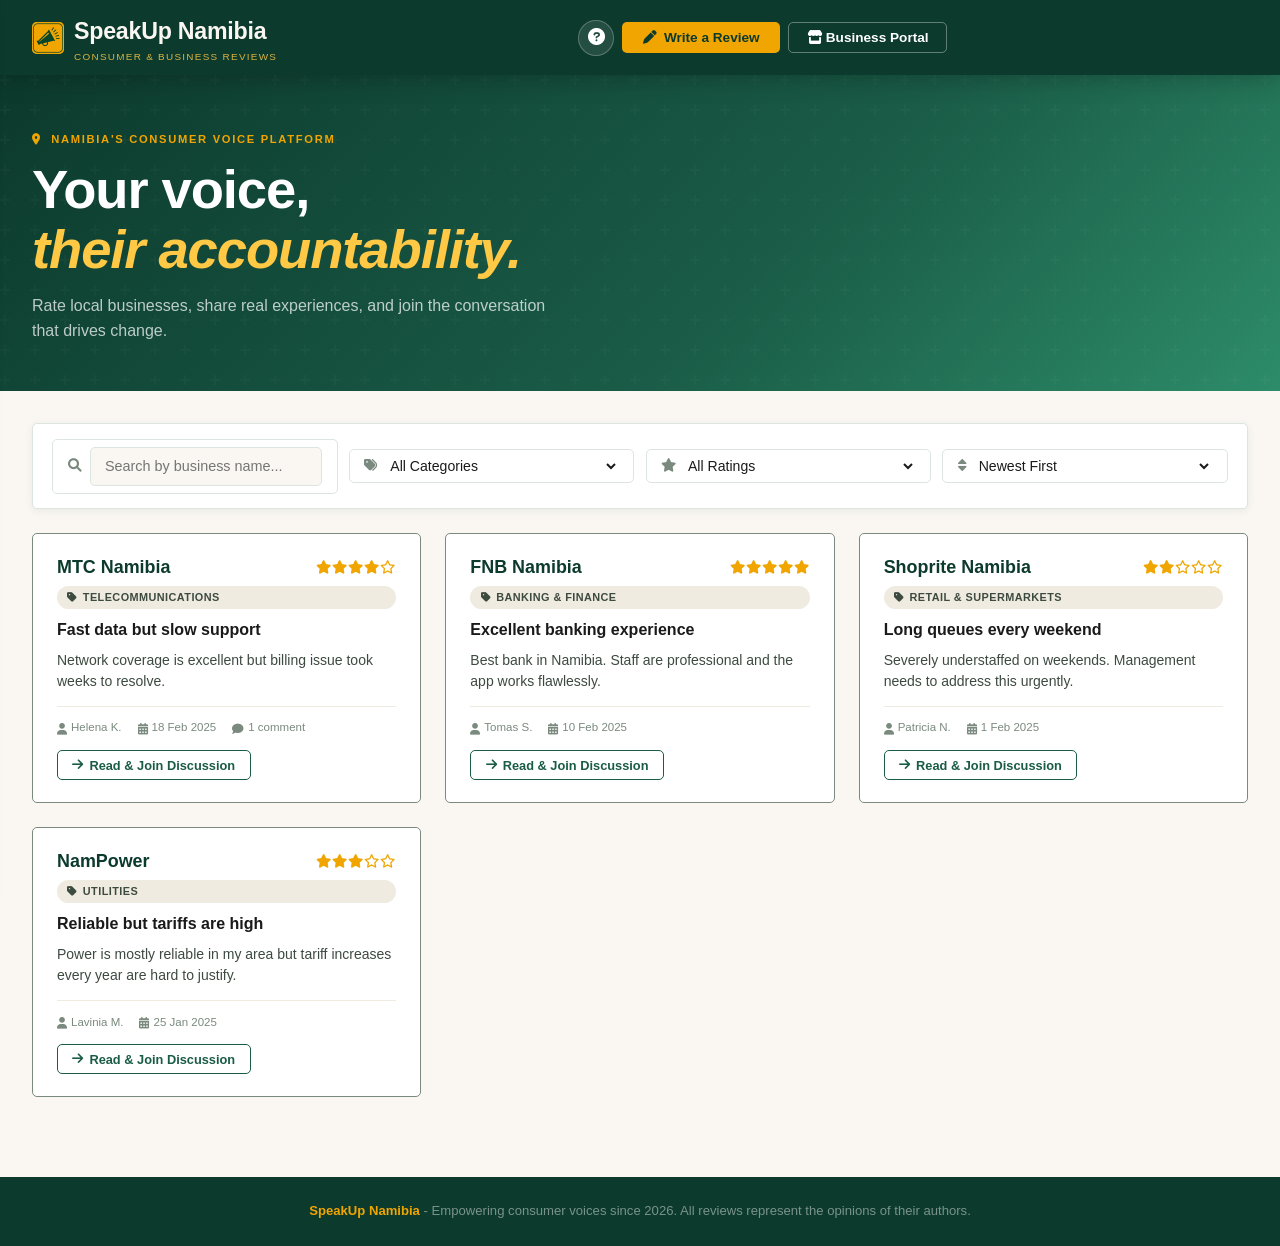
==== commit 6e7e5f3c: "added an icon" ====
--- a/business.html
+++ b/business.html
@@ -7,8 +7,8 @@
   <title>SpeakUp Namibia - Business Portal</title>
   <link rel="stylesheet" href="style.css">
   <link rel="stylesheet" href="business.css">
+  <link rel="shortcut icon" href="./logo-icon.png" type="image/x-icon">
   <link rel="stylesheet" href="https://cdnjs.cloudflare.com/ajax/libs/font-awesome/6.0.0-beta3/css/all.min.css">
-  <!-- Fonts removed – now using system Arial -->
 </head>
 
 <body class="biz-body">
@@ -16,7 +16,7 @@
   <!-- TOP BAR -->
   <header class="biz-topbar">
     <a href="index.html" class="biz-logo">
-      <span class="logo-icon"><i class="fas fa-bullhorn"></i></span>
+      <span class="logo-icon"><img class="logo-image" src="./logo-icon.png" alt="SpeakUp Namibia"></i></span>
       <span>SpeakUp<span class="biz-logo-portal"> Business Portal</span></span>
     </a>
     <div class="biz-topbar-right">
@@ -77,15 +77,19 @@
         </div>
       </section>
 
-      <!-- REVIEWS TAB -->
+      <!-- REVIEWS TAB (with export & share buttons) -->
       <section id="tab-reviews" class="biz-tab" style="display:none;">
         <div class="biz-tab-header">
           <h1 class="biz-tab-title">Reviews & Replies</h1>
+          <div class="biz-export-buttons">
+            <button id="exportCsvBtn" class="btn-outline-dark"><i class="fas fa-file-csv"></i> Export CSV</button>
+            <button id="printReportBtn" class="btn-outline-dark"><i class="fas fa-print"></i> Print / PDF</button>
+          </div>
         </div>
         <div id="dashboardReviewsList"></div>
       </section>
 
-      <!-- SETTINGS TAB -->
+      <!-- SETTINGS TAB (with notification preferences) -->
       <section id="tab-settings" class="biz-tab" style="display:none;">
         <div class="biz-tab-header">
           <h1 class="biz-tab-title">Business Settings</h1>
@@ -93,19 +97,15 @@
         <div class="settings-card">
           <h3 class="biz-panel-title"><i class="fas fa-building"></i> Business Logo / Avatar</h3>
           <div class="form-group">
-            <div id="avatarPreview"
-              style="display:flex; align-items:center; gap:16px; margin-bottom:12px; flex-wrap:wrap;">
+            <div style="display:flex; align-items:center; gap:16px; margin-bottom:12px; flex-wrap:wrap;">
               <div id="avatarPreviewImg"
                 style="width:70px; height:70px; border-radius:50%; background:#e0e0e0; display:flex; align-items:center; justify-content:center; overflow:hidden;">
                 <i class="fas fa-store" style="font-size:2rem; color:var(--forest);"></i>
               </div>
-              <div style="display:flex; gap:10px;">
-                <label for="avatarUpload" class="btn-outline-dark"
-                  style="cursor:pointer; display:inline-block; padding:6px 12px; text-align:center; min-width:100px;">Upload
-                  Image</label>
+              <div class="biz-avatar-actions">
+                <label for="avatarUpload" class="biz-avatar-action"><i class="fas fa-upload"></i> Upload Image</label>
                 <input type="file" id="avatarUpload" accept="image/jpeg,image/png,image/webp" style="display:none;">
-                <button id="removeAvatarBtn" class="btn-outline-dark"
-                  style="padding:6px 12px; min-width:100px;">Remove</button>
+                <button id="removeAvatarBtn" class="biz-avatar-action"><i class="fas fa-trash-alt"></i> Remove</button>
               </div>
             </div>
           </div>
@@ -114,6 +114,19 @@
           <div class="form-group"><label>Business Name</label><input type="text" id="settingsBizName"></div>
           <div class="form-group"><label>Category</label><select id="settingsCategory"></select></div>
           <div class="form-group"><label>Email Address</label><input type="email" id="settingsEmail"></div>
+          <hr class="settings-divider">
+          <h3 class="biz-panel-title"><i class="fas fa-bell"></i> Live Notification Preferences</h3>
+          <div class="form-group">
+            <label style="display:flex; align-items:center; gap:8px; cursor:pointer;">
+              <input type="checkbox" id="notifNewReview" checked>New review about my business
+            </label>
+            <label style="display:flex; align-items:center; gap:8px; cursor:pointer; margin-top:6px;">
+              <input type="checkbox" id="notifNewComment" checked>New comment on my reviews
+            </label>
+            <label style="display:flex; align-items:center; gap:8px; cursor:pointer; margin-top:6px;">
+              <input type="checkbox" id="notifBizReply" checked>Someone replied to my reply
+            </label>
+          </div>
           <hr class="settings-divider">
           <h3 class="biz-panel-title"><i class="fas fa-lock"></i> Change Password</h3>
           <div class="form-group"><label>New Password</label><input type="password" id="settingsPassword"
@@ -182,11 +195,9 @@
   <!-- SUBSCRIPTION STATUS MODAL -->
   <div id="subStatusModal" class="modal">
     <div class="modal-content" style="max-width:460px;">
-      <div class="modal-header">
-        <span class="modal-title"><i class="fas fa-rotate"
-            style="color:var(--amber);margin-right:10px;"></i>Subscription Status</span>
-        <button class="btn-close" onclick="closeModal('subStatusModal')">&#x2715;</button>
-      </div>
+      <div class="modal-header"><span class="modal-title"><i class="fas fa-rotate"
+            style="color:var(--amber);margin-right:10px;"></i>Subscription Status</span><button class="btn-close"
+          onclick="closeModal('subStatusModal')">&#x2715;</button></div>
       <div id="subStatusContent"></div>
     </div>
   </div>
@@ -194,11 +205,9 @@
   <!-- LOGOUT CONFIRM MODAL -->
   <div id="logoutConfirmModal" class="modal">
     <div class="modal-content" style="max-width:400px;">
-      <div class="modal-header">
-        <span class="modal-title" style="font-size:1.2rem;"><i class="fas fa-right-from-bracket"
-            style="color:var(--red);margin-right:10px;"></i>Confirm Logout</span>
-        <button class="btn-close" onclick="closeModal('logoutConfirmModal')">&#x2715;</button>
-      </div>
+      <div class="modal-header"><span class="modal-title" style="font-size:1.2rem;"><i class="fas fa-right-from-bracket"
+            style="color:var(--red);margin-right:10px;"></i>Confirm Logout</span><button class="btn-close"
+          onclick="closeModal('logoutConfirmModal')">&#x2715;</button></div>
       <p style="color:var(--ink-mid);margin-bottom:1.5rem;line-height:1.65;">Are you sure you want to log out of the
         Business Portal? You will be redirected to the consumer site.</p>
       <div class="modal-footer" style="margin-top:0;padding-top:0;border-top:none;">
@@ -211,11 +220,9 @@
   <!-- DELETE ACCOUNT CONFIRM MODAL -->
   <div id="deleteAccountConfirmModal" class="modal">
     <div class="modal-content" style="max-width:400px;">
-      <div class="modal-header">
-        <span class="modal-title" style="font-size:1.2rem;"><i class="fas fa-trash-alt"
-            style="color:var(--red);margin-right:10px;"></i>Delete Account</span>
-        <button class="btn-close" onclick="closeModal('deleteAccountConfirmModal')">&#x2715;</button>
-      </div>
+      <div class="modal-header"><span class="modal-title" style="font-size:1.2rem;"><i class="fas fa-trash-alt"
+            style="color:var(--red);margin-right:10px;"></i>Delete Account</span><button class="btn-close"
+          onclick="closeModal('deleteAccountConfirmModal')">&#x2715;</button></div>
       <p style="color:var(--ink-mid);margin-bottom:1.5rem;line-height:1.65;"><strong>Warning:</strong> This action is
         <strong>permanent</strong>. Your business profile, verified badge, and all associated data will be removed. You
         will be logged out immediately.
--- a/style.css
+++ b/style.css
@@ -1,3 +1,4 @@
+/* style.css */
 *,
 *::before,
 *::after {
@@ -59,7 +60,8 @@
   gap: 10px;
   letter-spacing: -0.01em;
 }
-.logo-icon {
+.logo-icon,
+.logo-image {
   background: var(--amber);
   color: var(--forest);
   width: 32px;
@@ -71,6 +73,7 @@
   font-size: 0.9rem;
   flex-shrink: 0;
 }
+
 .logo-sub {
   font-family: Arial, sans-serif;
   font-size: 0.62rem;
@@ -938,21 +941,19 @@
 /* ── CONSUMER MOBILE HAMBURGER & SIDEBAR ── */
 .consumer-hamburger {
   display: none;
-  background: rgba(255, 255, 255, 0.1);
-  border: 1.5px solid rgba(255, 255, 255, 0.25);
-  color: #fff;
-  width: 36px;
-  height: 36px;
-  border-radius: var(--r);
-  cursor: pointer;
-  align-items: center;
-  justify-content: center;
-  font-size: 1.1rem;
-  transition: all 0.15s;
+  background: transparent;
+  border: none;
+  color: rgba(255, 255, 255, 0.85);
+  font-size: 1.25rem;
+  cursor: pointer;
+  padding: 0.3rem 0.5rem;
+  border-radius: var(--r);
+  transition: background 0.15s;
+  margin-left: auto; /* push to far right */
   flex-shrink: 0;
 }
 .consumer-hamburger:hover {
-  background: rgba(255, 255, 255, 0.2);
+  background: rgba(255, 255, 255, 0.12);
 }
 
 .consumer-sidebar-overlay {
@@ -1086,6 +1087,8 @@
 @media (max-width: 700px) {
   .consumer-hamburger {
     display: flex;
+    align-items: center;
+    margin-left: auto;
   }
   /* Hide nav buttons on mobile, show only hamburger */
   .nav-buttons .btn-primary,
--- a/business.css
+++ b/business.css
@@ -1,3 +1,4 @@
+/* business.css */
 /* ═══════════════════════════════════════
    SpeakUp Namibia — business.css
    Business Portal exclusive styles
@@ -458,6 +459,38 @@
   background: #f0ebe0;
 }
 
+/* Avatar actions uniform styling */
+.biz-avatar-actions {
+  display: flex;
+  flex-direction: column;
+  gap: 4px;
+  flex-wrap: wrap;
+  align-items: center;
+}
+.biz-avatar-action {
+  padding: 8px 14px;
+  min-width: 110px;
+  text-transform: uppercase;
+  font-weight: 700;
+  letter-spacing: 0.06em;
+  text-align: center;
+  cursor: pointer;
+  background: transparent;
+  border: 1.5px solid var(--forest);
+  color: var(--forest);
+  font-size: 0.75rem;
+  transition: all 0.15s;
+  border-radius: var(--r);
+  display: inline-flex;
+  align-items: center;
+  justify-content: center;
+  gap: 6px;
+}
+.biz-avatar-action:hover {
+  background: var(--forest);
+  color: #fff;
+}
+
 /* ── SUBSCRIPTION MODAL CONTENT ── */
 .sub-status-badge {
   display: inline-flex;
@@ -532,7 +565,7 @@
   padding: 0.3rem 0.5rem;
   border-radius: var(--r);
   transition: background 0.15s;
-  margin-left: auto; /* push to far right inside flex container */
+  margin-left: auto;
 }
 .biz-hamburger:hover {
   background: rgba(255, 255, 255, 0.12);
@@ -578,7 +611,6 @@
     align-items: center;
     margin-left: auto;
   }
-  /* Hide email info on mobile so hamburger sits at extreme right */
   .biz-top-info {
     display: none;
   }
@@ -625,7 +657,6 @@
   .biz-two-col {
     grid-template-columns: 1fr;
   }
-  /* badge placement under avatar on mobile */
   .biz-sidebar-header .biz-badge-verified {
     margin-top: 6px;
     display: inline-block;
@@ -636,3 +667,77 @@
 .ws-status {
   display: none !important;
 }
+
+/* Export & Share buttons */
+.biz-export-buttons {
+  display: flex;
+  gap: 0.8rem;
+}
+.biz-share-buttons {
+  margin: 0.6rem 0 0.8rem;
+  display: flex;
+  align-items: center;
+  gap: 0.8rem;
+  flex-wrap: wrap;
+  padding: 0.5rem 0;
+  border-top: 1px dashed var(--border);
+}
+.share-label {
+  font-size: 0.75rem;
+  color: var(--muted);
+  font-weight: 600;
+}
+.share-btn {
+  background: none;
+  border: none;
+  width: 28px;
+  height: 28px;
+  border-radius: 50%;
+  display: inline-flex;
+  align-items: center;
+  justify-content: center;
+  cursor: pointer;
+  transition: all 0.2s;
+  font-size: 0.85rem;
+}
+.share-fb {
+  background: #1877f2;
+  color: white;
+}
+.share-tw {
+  background: #1da1f2;
+  color: white;
+}
+.share-li {
+  background: #0077b5;
+  color: white;
+}
+.share-btn:hover {
+  transform: translateY(-2px);
+  opacity: 0.9;
+}
+
+/* Print styles */
+@media print {
+  .biz-topbar,
+  .biz-sidebar,
+  .biz-hamburger,
+  .biz-export-buttons,
+  .biz-reply-area,
+  .share-btn,
+  .share-label {
+    display: none !important;
+  }
+  .biz-portal-layout {
+    display: block !important;
+  }
+  .biz-main {
+    padding: 0 !important;
+  }
+  .biz-review-item {
+    break-inside: avoid;
+    page-break-inside: avoid;
+    border: 1px solid #ccc;
+    margin-bottom: 1rem;
+  }
+}
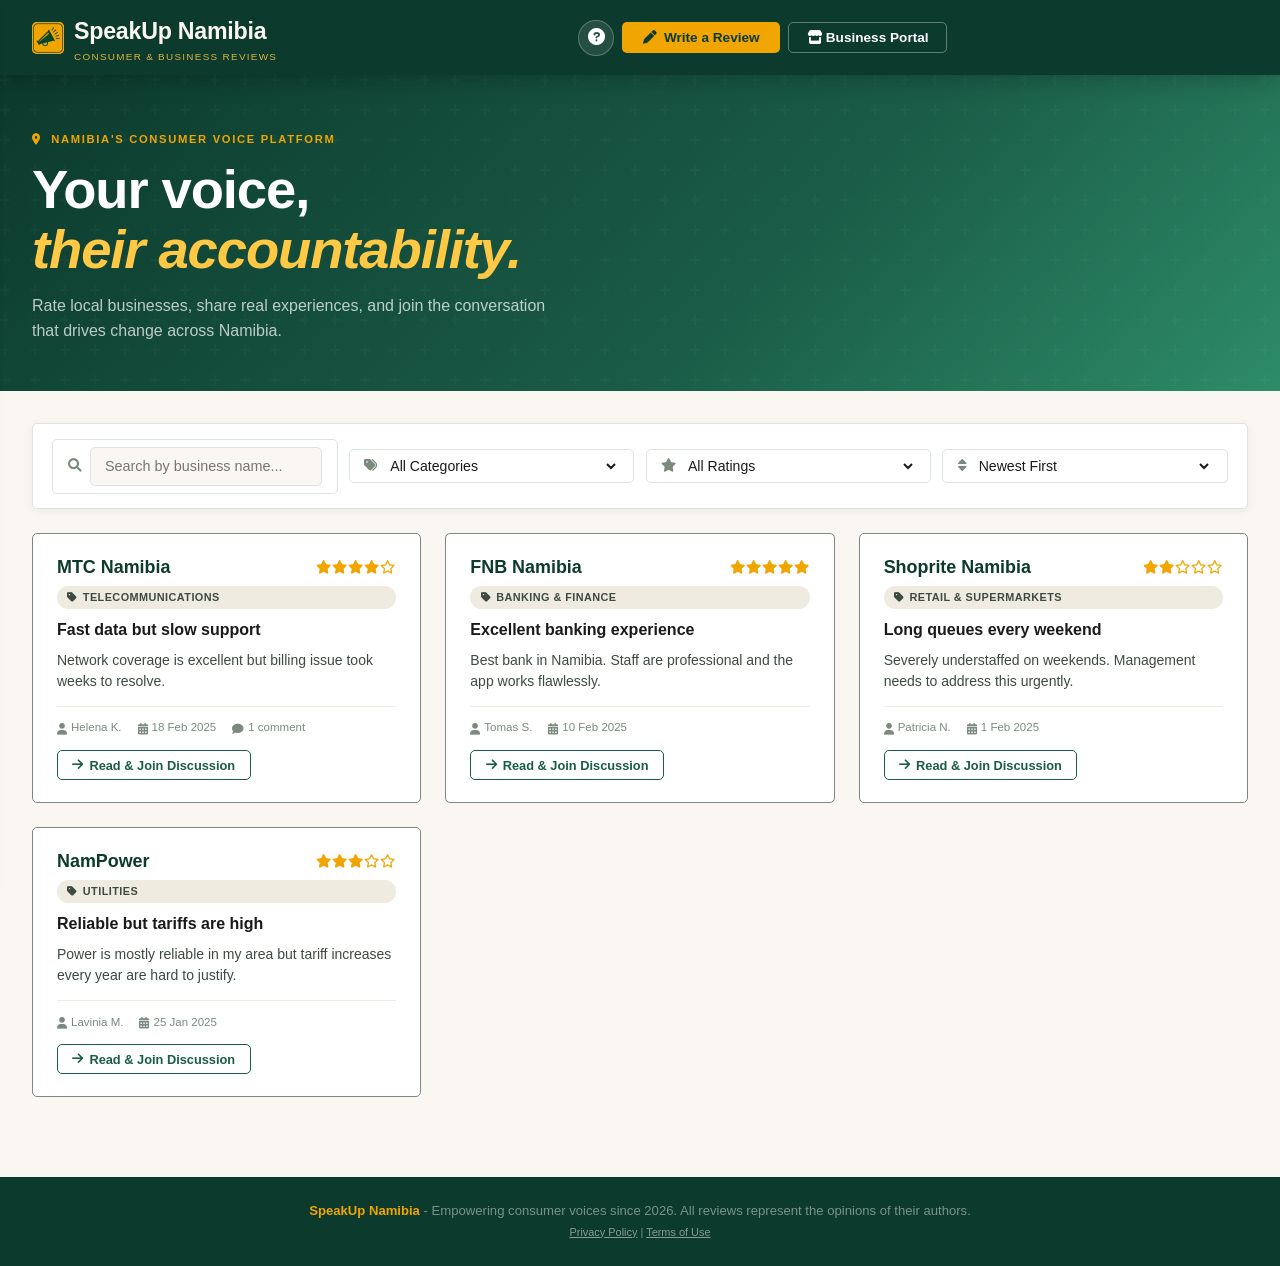
==== commit d62549c8: "added SEO" ====
--- a/business.html
+++ b/business.html
@@ -4,7 +4,12 @@
 <head>
   <meta charset="UTF-8">
   <meta name="viewport" content="width=device-width, initial-scale=1.0, viewport-fit=cover">
+  <!-- SEO: Business portal should NOT be indexed by search engines (private dashboard) -->
+  <meta name="robots" content="noindex, nofollow">
+  <meta name="description"
+    content="Business portal for SpeakUp Namibia. Manage reviews, reply to customers, view analytics, and handle subscription.">
   <title>SpeakUp Namibia - Business Portal</title>
+  <link rel="canonical" href="https://speakupnamibia.com/business.html">
   <link rel="stylesheet" href="style.css">
   <link rel="stylesheet" href="business.css">
   <link rel="shortcut icon" href="./logo-icon.png" type="image/x-icon">
@@ -15,8 +20,8 @@
 
   <!-- TOP BAR -->
   <header class="biz-topbar">
-    <a href="index.html" class="biz-logo">
-      <span class="logo-icon"><img class="logo-image" src="./logo-icon.png" alt="SpeakUp Namibia"></i></span>
+    <a href="index.html" class="biz-logo" aria-label="SpeakUp Namibia Home">
+      <span class="logo-icon"><img class="logo-image" src="./logo-icon.png" alt="SpeakUp Namibia Logo"></span>
       <span>SpeakUp<span class="biz-logo-portal"> Business Portal</span></span>
     </a>
     <div class="biz-topbar-right">
@@ -32,12 +37,12 @@
   <div class="biz-portal-layout">
 
     <!-- SIDEBAR -->
-    <aside class="biz-sidebar" id="bizSidebar">
+    <aside class="biz-sidebar" id="bizSidebar" aria-label="Business Portal Navigation">
       <div class="biz-sidebar-header">
         <div class="biz-avatar" id="bizAvatar">
           <img id="sidebarAvatarImg" style="width:100%;height:100%;object-fit:cover;border-radius:50%;display:none;"
             alt="Business logo">
-          <i class="fas fa-building" id="sidebarAvatarIcon"></i>
+          <i class="fas fa-building" id="sidebarAvatarIcon" aria-hidden="true"></i>
         </div>
         <div class="biz-avatar-name" id="sidebarBizName">—</div>
         <span class="badge-verified biz-badge-verified">✓ Verified Business</span>
@@ -77,7 +82,7 @@
         </div>
       </section>
 
-      <!-- REVIEWS TAB (with export & share buttons) -->
+      <!-- REVIEWS TAB -->
       <section id="tab-reviews" class="biz-tab" style="display:none;">
         <div class="biz-tab-header">
           <h1 class="biz-tab-title">Reviews & Replies</h1>
@@ -89,7 +94,7 @@
         <div id="dashboardReviewsList"></div>
       </section>
 
-      <!-- SETTINGS TAB (with notification preferences) -->
+      <!-- SETTINGS TAB -->
       <section id="tab-settings" class="biz-tab" style="display:none;">
         <div class="biz-tab-header">
           <h1 class="biz-tab-title">Business Settings</h1>
@@ -99,8 +104,9 @@
           <div class="form-group">
             <div style="display:flex; align-items:center; gap:16px; margin-bottom:12px; flex-wrap:wrap;">
               <div id="avatarPreviewImg"
-                style="width:70px; height:70px; border-radius:50%; background:#e0e0e0; display:flex; align-items:center; justify-content:center; overflow:hidden;">
-                <i class="fas fa-store" style="font-size:2rem; color:var(--forest);"></i>
+                style="width:70px; height:70px; border-radius:50%; background:#e0e0e0; display:flex; align-items:center; justify-content:center; overflow:hidden;"
+                aria-label="Business logo preview">
+                <i class="fas fa-store" style="font-size:2rem; color:var(--forest);" aria-hidden="true"></i>
               </div>
               <div class="biz-avatar-actions">
                 <label for="avatarUpload" class="biz-avatar-action"><i class="fas fa-upload"></i> Upload Image</label>
@@ -111,28 +117,28 @@
           </div>
           <hr class="settings-divider">
           <h3 class="biz-panel-title"><i class="fas fa-pen"></i> Update Business Details</h3>
-          <div class="form-group"><label>Business Name</label><input type="text" id="settingsBizName"></div>
-          <div class="form-group"><label>Category</label><select id="settingsCategory"></select></div>
-          <div class="form-group"><label>Email Address</label><input type="email" id="settingsEmail"></div>
+          <div class="form-group"><label for="settingsBizName">Business Name</label><input type="text"
+              id="settingsBizName"></div>
+          <div class="form-group"><label for="settingsCategory">Category</label><select id="settingsCategory"></select>
+          </div>
+          <div class="form-group"><label for="settingsEmail">Email Address</label><input type="email"
+              id="settingsEmail"></div>
           <hr class="settings-divider">
           <h3 class="biz-panel-title"><i class="fas fa-bell"></i> Live Notification Preferences</h3>
           <div class="form-group">
-            <label style="display:flex; align-items:center; gap:8px; cursor:pointer;">
-              <input type="checkbox" id="notifNewReview" checked>New review about my business
-            </label>
-            <label style="display:flex; align-items:center; gap:8px; cursor:pointer; margin-top:6px;">
-              <input type="checkbox" id="notifNewComment" checked>New comment on my reviews
-            </label>
-            <label style="display:flex; align-items:center; gap:8px; cursor:pointer; margin-top:6px;">
-              <input type="checkbox" id="notifBizReply" checked>Someone replied to my reply
-            </label>
+            <label style="display:flex; align-items:center; gap:8px; cursor:pointer;"><input type="checkbox"
+                id="notifNewReview" checked>New review about my business</label>
+            <label style="display:flex; align-items:center; gap:8px; cursor:pointer; margin-top:6px;"><input
+                type="checkbox" id="notifNewComment" checked>New comment on my reviews</label>
+            <label style="display:flex; align-items:center; gap:8px; cursor:pointer; margin-top:6px;"><input
+                type="checkbox" id="notifBizReply" checked>Someone replied to my reply</label>
           </div>
           <hr class="settings-divider">
           <h3 class="biz-panel-title"><i class="fas fa-lock"></i> Change Password</h3>
-          <div class="form-group"><label>New Password</label><input type="password" id="settingsPassword"
-              placeholder="Leave blank to keep current"></div>
-          <div class="form-group"><label>Confirm New Password</label><input type="password" id="settingsPasswordConfirm"
-              placeholder="Repeat new password"></div>
+          <div class="form-group"><label for="settingsPassword">New Password</label><input type="password"
+              id="settingsPassword" placeholder="Leave blank to keep current"></div>
+          <div class="form-group"><label for="settingsPasswordConfirm">Confirm New Password</label><input
+              type="password" id="settingsPasswordConfirm" placeholder="Repeat new password"></div>
           <p id="settingsError" class="error-msg"></p>
           <p id="settingsSuccess" class="success-msg"></p>
           <button id="saveSettingsBtn" class="btn-primary"><i class="fas fa-floppy-disk"></i> Save Changes</button>
@@ -160,15 +166,16 @@
     </main>
   </div>
 
-  <!-- REVIEW MODAL (for businesses to review other businesses) -->
-  <div id="bizReviewModal" class="modal">
+  <!-- REVIEW MODAL -->
+  <div id="bizReviewModal" class="modal" role="dialog" aria-modal="true">
     <div class="modal-content">
       <div class="modal-header"><span class="modal-title">Share Your Experience</span><button class="btn-close"
           id="closeBizReviewModalBtn">&#x2715;</button></div>
       <form id="bizReviewForm">
-        <div class="form-group"><label>Business Name *</label><input type="text" id="bizReviewBusinessName" required
-            placeholder="Business you are reviewing"></div>
-        <div class="form-group"><label>Category *</label><select id="bizReviewCategory" required>
+        <div class="form-group"><label for="bizReviewBusinessName">Business Name *</label><input type="text"
+            id="bizReviewBusinessName" required placeholder="Business you are reviewing"></div>
+        <div class="form-group"><label for="bizReviewCategory">Category *</label><select id="bizReviewCategory"
+            required>
             <option value="">Select a category…</option>
           </select></div>
         <div class="form-group"><label>Your Rating *</label>
@@ -179,21 +186,21 @@
           </div>
           <input type="hidden" id="bizSelectedRating" value="0">
         </div>
-        <div class="form-group"><label>Review Title *</label><input type="text" id="bizReviewTitle" required></div>
-        <div class="form-group"><label>Your Story *</label><textarea rows="4" id="bizReviewContent" required></textarea>
-        </div>
-        <div class="form-group"><label>Your Name (public) *</label><input type="text" id="bizReviewUserName" required
-            readonly style="background:#f0ebe0; cursor:not-allowed;"></div>
-        <div class="modal-footer">
-          <button type="button" class="btn-outline-dark" id="closeBizReviewModalFooter">Cancel</button>
-          <button type="submit" class="btn-primary"><i class="fas fa-paper-plane"></i> Publish Review</button>
-        </div>
+        <div class="form-group"><label for="bizReviewTitle">Review Title *</label><input type="text" id="bizReviewTitle"
+            required></div>
+        <div class="form-group"><label for="bizReviewContent">Your Story *</label><textarea rows="4"
+            id="bizReviewContent" required></textarea></div>
+        <div class="form-group"><label for="bizReviewUserName">Your Name (public) *</label><input type="text"
+            id="bizReviewUserName" required readonly style="background:#f0ebe0; cursor:not-allowed;"></div>
+        <div class="modal-footer"><button type="button" class="btn-outline-dark"
+            id="closeBizReviewModalFooter">Cancel</button><button type="submit" class="btn-primary"><i
+              class="fas fa-paper-plane"></i> Publish Review</button></div>
       </form>
     </div>
   </div>
 
   <!-- SUBSCRIPTION STATUS MODAL -->
-  <div id="subStatusModal" class="modal">
+  <div id="subStatusModal" class="modal" role="dialog" aria-modal="true">
     <div class="modal-content" style="max-width:460px;">
       <div class="modal-header"><span class="modal-title"><i class="fas fa-rotate"
             style="color:var(--amber);margin-right:10px;"></i>Subscription Status</span><button class="btn-close"
@@ -203,22 +210,21 @@
   </div>
 
   <!-- LOGOUT CONFIRM MODAL -->
-  <div id="logoutConfirmModal" class="modal">
+  <div id="logoutConfirmModal" class="modal" role="dialog" aria-modal="true">
     <div class="modal-content" style="max-width:400px;">
       <div class="modal-header"><span class="modal-title" style="font-size:1.2rem;"><i class="fas fa-right-from-bracket"
             style="color:var(--red);margin-right:10px;"></i>Confirm Logout</span><button class="btn-close"
           onclick="closeModal('logoutConfirmModal')">&#x2715;</button></div>
       <p style="color:var(--ink-mid);margin-bottom:1.5rem;line-height:1.65;">Are you sure you want to log out of the
         Business Portal? You will be redirected to the consumer site.</p>
-      <div class="modal-footer" style="margin-top:0;padding-top:0;border-top:none;">
-        <button class="btn-outline-dark" onclick="closeModal('logoutConfirmModal')">Stay Logged In</button>
-        <button class="btn-danger" id="confirmLogoutBtn"><i class="fas fa-right-from-bracket"></i> Logout</button>
-      </div>
+      <div class="modal-footer" style="margin-top:0;padding-top:0;border-top:none;"><button class="btn-outline-dark"
+          onclick="closeModal('logoutConfirmModal')">Stay Logged In</button><button class="btn-danger"
+          id="confirmLogoutBtn"><i class="fas fa-right-from-bracket"></i> Logout</button></div>
     </div>
   </div>
 
   <!-- DELETE ACCOUNT CONFIRM MODAL -->
-  <div id="deleteAccountConfirmModal" class="modal">
+  <div id="deleteAccountConfirmModal" class="modal" role="dialog" aria-modal="true">
     <div class="modal-content" style="max-width:400px;">
       <div class="modal-header"><span class="modal-title" style="font-size:1.2rem;"><i class="fas fa-trash-alt"
             style="color:var(--red);margin-right:10px;"></i>Delete Account</span><button class="btn-close"
@@ -227,19 +233,16 @@
         <strong>permanent</strong>. Your business profile, verified badge, and all associated data will be removed. You
         will be logged out immediately.
       </p>
-      <div class="modal-footer" style="margin-top:0;padding-top:0;border-top:none;">
-        <button class="btn-outline-dark" onclick="closeModal('deleteAccountConfirmModal')">Cancel</button>
-        <button class="btn-danger" id="confirmDeleteAccountBtn"><i class="fas fa-trash-alt"></i> Permanently
-          Delete</button>
-      </div>
-    </div>
-  </div>
-
-  <!-- LIVE REVIEW NOTIFICATION TOAST -->
-  <div id="liveNotifToast" class="biz-live-notif" style="display:none;">
-    <i class="fas fa-bolt" style="color:var(--amber);"></i>
-    <div id="liveNotifText"></div>
-    <button onclick="document.getElementById('liveNotifToast').style.display='none'"
+      <div class="modal-footer" style="margin-top:0;padding-top:0;border-top:none;"><button class="btn-outline-dark"
+          onclick="closeModal('deleteAccountConfirmModal')">Cancel</button><button class="btn-danger"
+          id="confirmDeleteAccountBtn"><i class="fas fa-trash-alt"></i> Permanently Delete</button></div>
+    </div>
+  </div>
+
+  <!-- LIVE NOTIFICATION TOAST -->
+  <div id="liveNotifToast" class="biz-live-notif" style="display:none;" role="alert" aria-live="polite"><i
+      class="fas fa-bolt" style="color:var(--amber);"></i>
+    <div id="liveNotifText"></div><button onclick="document.getElementById('liveNotifToast').style.display='none'"
       style="background:none;border:none;color:rgba(255,255,255,.6);cursor:pointer;font-size:0.9rem;margin-left:auto;">✕</button>
   </div>
 
--- a/style.css
+++ b/style.css
@@ -35,7 +35,6 @@
   line-height: 1.55;
   min-height: 100vh;
 }
-
 /* NAV */
 .top-nav {
   position: sticky;
@@ -73,7 +72,6 @@
   font-size: 0.9rem;
   flex-shrink: 0;
 }
-
 .logo-sub {
   font-family: Arial, sans-serif;
   font-size: 0.62rem;
@@ -179,7 +177,6 @@
     transform: translateY(0);
   }
 }
-
 /* BUTTONS */
 .btn-sm {
   padding: 0.45rem 1.1rem;
@@ -279,7 +276,6 @@
   text-transform: uppercase;
   border-radius: 999px;
 }
-
 /* HERO */
 .hero {
   background: linear-gradient(
@@ -335,14 +331,12 @@
   max-width: 520px;
   font-weight: 300;
 }
-
 /* MOBILE FLAG */
 @media (max-width: 640px) {
   .hero {
     padding: 2rem 1rem;
   }
 }
-
 /* PAGE */
 .page-body {
   max-width: 1280px;
@@ -391,7 +385,6 @@
   width: 100%;
   font-family: Arial, sans-serif;
 }
-
 /* CARDS */
 .reviews-grid {
   display: grid;
@@ -519,7 +512,6 @@
   margin-bottom: 1rem;
   opacity: 0.4;
 }
-
 /* MODALS */
 .modal {
   display: none;
@@ -593,7 +585,6 @@
   padding-top: 1rem;
   border-top: 1px solid var(--border);
 }
-
 /* FORMS */
 .form-group {
   margin-bottom: 1.1rem;
@@ -680,7 +671,6 @@
   font-weight: 500;
   min-height: 1.2rem;
 }
-
 /* COMMENTS */
 .comment-section {
   margin-top: 1.2rem;
@@ -746,7 +736,6 @@
   font-size: 0.85rem;
   padding: 0.5rem 0.8rem;
 }
-
 /* SUBSCRIPTION */
 .sub-price-hero {
   background: linear-gradient(135deg, var(--forest), var(--forest-mid));
@@ -857,7 +846,6 @@
   margin-top: 1px;
   flex-shrink: 0;
 }
-
 /* HELP */
 .help-steps {
   display: flex;
@@ -896,7 +884,6 @@
   color: var(--ink-mid);
   line-height: 1.5;
 }
-
 /* FOOTER */
 .site-footer {
   background: var(--forest);
@@ -909,7 +896,6 @@
 .site-footer strong {
   color: var(--amber);
 }
-
 /* RESPONSIVE */
 @media (max-width: 640px) {
   .top-nav {
@@ -937,7 +923,6 @@
     grid-template-columns: 1fr;
   }
 }
-
 /* ── CONSUMER MOBILE HAMBURGER & SIDEBAR ── */
 .consumer-hamburger {
   display: none;
@@ -949,13 +934,12 @@
   padding: 0.3rem 0.5rem;
   border-radius: var(--r);
   transition: background 0.15s;
-  margin-left: auto; /* push to far right */
+  margin-left: auto;
   flex-shrink: 0;
 }
 .consumer-hamburger:hover {
   background: rgba(255, 255, 255, 0.12);
 }
-
 .consumer-sidebar-overlay {
   display: none;
   position: fixed;
@@ -967,7 +951,6 @@
 .consumer-sidebar-overlay.active {
   display: block;
 }
-
 .consumer-sidebar {
   position: fixed;
   top: 0;
@@ -1083,17 +1066,28 @@
   color: var(--amber);
   margin-right: 6px;
 }
-
 @media (max-width: 700px) {
   .consumer-hamburger {
     display: flex;
     align-items: center;
     margin-left: auto;
   }
-  /* Hide nav buttons on mobile, show only hamburger */
   .nav-buttons .btn-primary,
   .nav-buttons .btn-outline-light,
   .nav-buttons .btn-help {
     display: none;
   }
 }
+/* Additional SEO improvements: skip link visibility */
+.skip-link:focus {
+  left: 10px;
+  top: 10px;
+  width: auto;
+  height: auto;
+  background: var(--forest);
+  color: white;
+  padding: 8px 12px;
+  z-index: 10000;
+  border-radius: var(--r);
+  font-size: 0.9rem;
+}
--- a/business.css
+++ b/business.css
@@ -554,7 +554,7 @@
   line-height: 1.4;
 }
 
-/* ── HAMBURGER (always far right) ── */
+/* ── HAMBURGER ── */
 .biz-hamburger {
   display: none;
   background: transparent;
@@ -604,7 +604,7 @@
   gap: 1.2rem;
 }
 
-/* ── MOBILE SIDEBAR & HAMBURGER FAR RIGHT ── */
+/* ── MOBILE SIDEBAR & HAMBURGER ── */
 @media (max-width: 768px) {
   .biz-hamburger {
     display: flex;
@@ -663,11 +663,6 @@
   }
 }
 
-/* ── CONSUMER TAB — sidebar always visible (no full-page takeover) ── */
-.ws-status {
-  display: none !important;
-}
-
 /* Export & Share buttons */
 .biz-export-buttons {
   display: flex;
